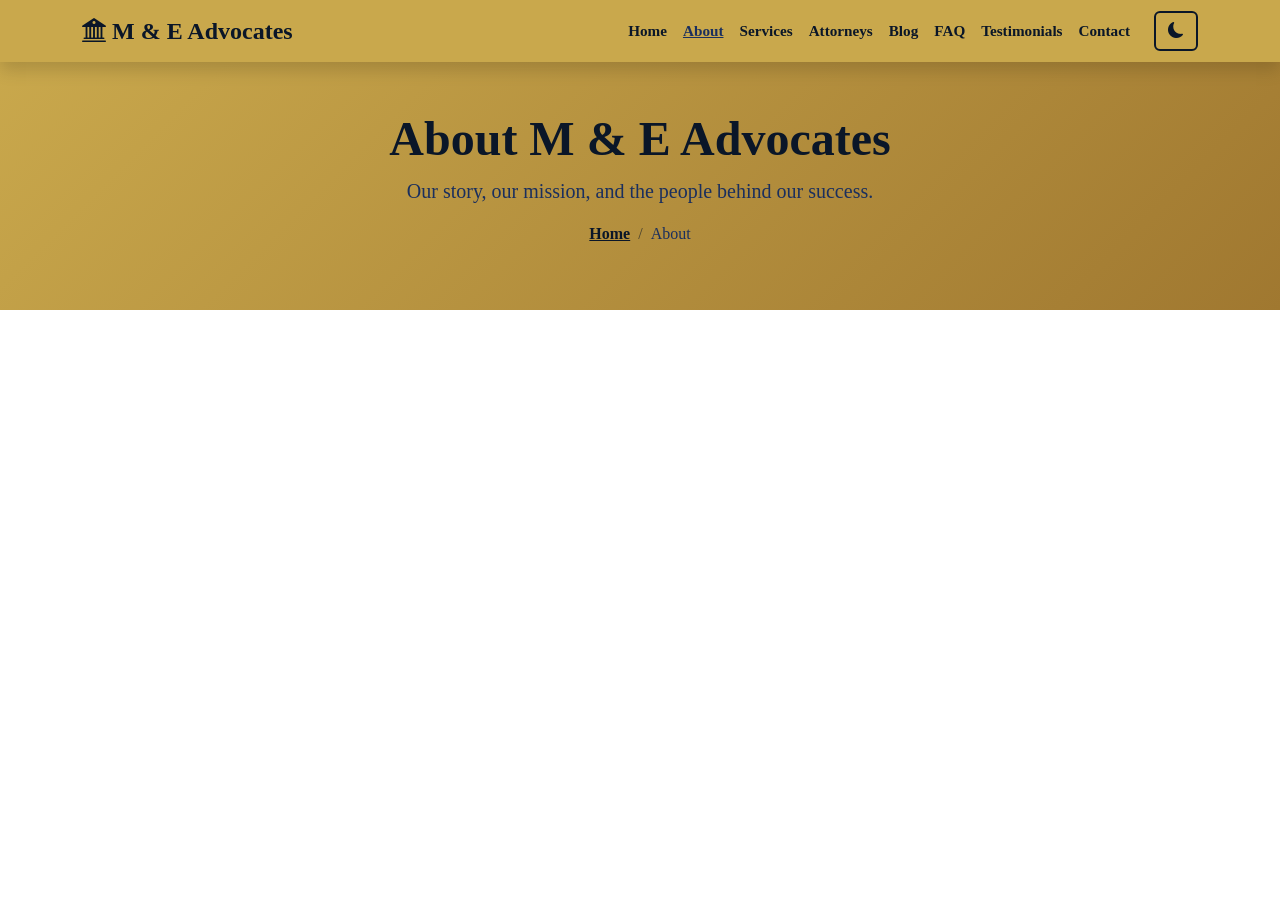
==== about.html @ 15474dfc "Add About page navbar and header section" ====
<!DOCTYPE html>
<html lang="en">
<head>
  <meta charset="UTF-8" />
  <meta name="viewport" content="width=device-width, initial-scale=1.0" />
  <meta name="description" content="Learn about M & E Advocates, our history, mission, values and the legal team behind our success." />
  <title>M & E Advocates | About Us</title>

  <link href="https://cdn.jsdelivr.net/npm/bootstrap@5.3.0/dist/css/bootstrap.min.css" rel="stylesheet" />
  <link href="https://cdn.jsdelivr.net/npm/bootstrap-icons@1.10.5/font/bootstrap-icons.css" rel="stylesheet" />
  <link rel="stylesheet" href="style.css" />
</head>
<body>

  <!-- ========== NAVBAR ========== -->
  <nav class="navbar navbar-expand-lg sticky-top shadow">
    <div class="container">
      <a class="navbar-brand fw-bold fs-4" href="index.html">
        <i class="bi bi-bank2"></i> M & E <span>Advocates</span>
      </a>
      <button class="navbar-toggler border-0" type="button" data-bs-toggle="collapse" data-bs-target="#navMenu">
        <span class="navbar-toggler-icon"></span>
      </button>
      <div class="collapse navbar-collapse" id="navMenu">
        <ul class="navbar-nav ms-auto">
          <li class="nav-item"><a class="nav-link" href="index.html">Home</a></li>
          <li class="nav-item"><a class="nav-link active" href="about.html">About</a></li>
          <li class="nav-item"><a class="nav-link" href="services.html">Services</a></li>
          <li class="nav-item"><a class="nav-link" href="attorneys.html">Attorneys</a></li>
          <li class="nav-item"><a class="nav-link" href="blog.html">Blog</a></li>
          <li class="nav-item"><a class="nav-link" href="faq.html">FAQ</a></li>
          <li class="nav-item"><a class="nav-link" href="testimonials.html">Testimonials</a></li>
          <li class="nav-item"><a class="nav-link" href="contact.html">Contact</a></li>
        </ul>
        <button class="btn btn-outline-navy ms-3" id="darkModeBtn" aria-label="Toggle dark mode">
          <i class="bi bi-moon-fill"></i>
        </button>
      </div>
    </div>
  </nav>

  <!-- ========== PAGE HEADER ========== -->
  <section class="page-header text-center py-5">
    <div class="container">
      <h1 class="fw-bold display-5">About M & E Advocates</h1>
      <p class="lead">Our story, our mission, and the people behind our success.</p>
      <nav aria-label="breadcrumb">
        <ol class="breadcrumb justify-content-center">
          <li class="breadcrumb-item"><a href="index.html">Home</a></li>
          <li class="breadcrumb-item active">About</li>
        </ol>
      </nav>
    </div>
  </section>

  <!-- Bootstrap JS -->
  <script src="https://cdn.jsdelivr.net/npm/bootstrap@5.3.0/dist/js/bootstrap.bundle.min.js"></script>
  <script src="js/main.js"></script>
</body>
</html>
---- style.css ----
/* ===== COLOUR VARIABLES ===== */
:root {
  --gold: #c9a84c;
  --gold-light: #f0d080;
  --gold-dark: #a07830;
  --navy: #0a1628;
  --navy-light: #1a2f5e;
  --dark-bg: #0a0a0a;
  --dark-surface: #1a1a1a;
  --dark-text: #e0e0e0;
}

/* ===== GLOBAL ===== */
body {
  font-family: 'Georgia', serif;
  overflow-x: hidden;
}

/* ===== NAVBAR ===== */
.navbar {
  background-color: var(--gold) !important;
}
.navbar-brand {
  color: var(--navy) !important;
  font-weight: 700;
}
.navbar .nav-link {
  color: var(--navy) !important;
  transition: color 0.2s ease;
  font-size: 0.95rem;
  font-weight: 600;
}
.navbar .nav-link:hover,
.navbar .nav-link.active {
  color: var(--navy-light) !important;
  text-decoration: underline;
}

/* ===== HERO SECTION ===== */
.hero-section {
  background: linear-gradient(135deg, #c9a84c 0%, #a07830 100%);
  min-height: 90vh;
  padding: 80px 20px;
}

/* ===== HERO BUTTONS ===== */
.btn-navy {
  background-color: var(--navy);
  color: var(--gold);
  font-weight: 700;
  border: none;
}
.btn-navy:hover {
  background-color: var(--navy-light);
  color: var(--gold-light);
}

/* ===== SECTION TITLES ===== */
.section-title {
  color: var(--navy);
  font-weight: 700;
}
.section-title span {
  color: var(--gold-dark);
}
.title-underline {
  width: 60px;
  height: 4px;
  background-color: var(--gold);
  margin: 10px auto 30px;
  border-radius: 2px;
}

/* ===== CARDS ===== */
.card {
  border-radius: 8px;
  transition: transform 0.2s ease, box-shadow 0.2s ease;
}
.card:hover {
  transform: translateY(-5px);
  box-shadow: 0 8px 24px rgba(0,0,0,0.12) !important;
}

/* ===== PAGE HEADER ===== */
.page-header {
  background: linear-gradient(135deg, #c9a84c 0%, #a07830 100%);
  padding: 70px 20px;
}
.page-header h1 {
  color: var(--navy);
}
.page-header p {
  color: var(--navy-light);
}
.page-header .breadcrumb-item a {
  color: var(--navy);
  font-weight: 600;
}
.page-header .breadcrumb-item.active {
  color: var(--navy-light);
}

/* ===== GOLD BUTTON ===== */
.btn-gold {
  background-color: var(--gold);
  color: var(--navy);
  font-weight: 700;
  border: 2px solid var(--navy);
}
.btn-gold:hover {
  background-color: var(--gold-light);
  color: var(--navy);
}

/* ===== NAVY OUTLINE BUTTON ===== */
.btn-outline-navy {
  border: 2px solid var(--navy);
  color: var(--navy);
  font-weight: 700;
  background: transparent;
}
.btn-outline-navy:hover {
  background-color: var(--navy);
  color: var(--gold);
}

/* ===== DARK MODE ===== */
body.dark-mode {
  background-color: var(--dark-bg);
  color: var(--dark-text);
}
body.dark-mode .navbar {
  background-color: var(--gold-dark) !important;
}
body.dark-mode .bg-light {
  background-color: var(--dark-surface) !important;
}
body.dark-mode .card {
  background-color: var(--dark-surface);
  color: var(--dark-text);
}
body.dark-mode footer {
  background-color: #050505 !important;
}
body.dark-mode .section-title {
  color: var(--gold-light);
}

/* ===== BACK TO TOP ===== */
#backToTop {
  position: fixed;
  bottom: 30px;
  right: 30px;
  z-index: 999;
  display: none;
  width: 45px;
  height: 45px;
  border-radius: 50%;
  background-color: var(--navy);
  color: var(--gold);
  border: none;
  font-size: 1.2rem;
  cursor: pointer;
  box-shadow: 0 4px 12px rgba(0,0,0,0.2);
  transition: opacity 0.3s ease;
}
#backToTop:hover {
  background-color: var(--navy-light);
}

/* ===== SMOOTH SCROLL ===== */
html {
  scroll-behavior: smooth;
}

/* ===== FOOTER ===== */
footer {
  background-color: var(--navy) !important;
}
footer a.text-muted:hover {
  color: var(--gold) !important;
  text-decoration: underline !important;
  transition: color 0.2s ease;
}

/* ===== MOBILE FIXES ===== */
@media (max-width: 576px) {
  .hero-section h1 {
    font-size: 2rem;
  }
  .page-header h1 {
    font-size: 1.8rem;
  }
}
/* ===== HERO TEXT COLOURS ===== */
.text-navy {
  color: var(--navy) !important;
}
.text-navy-light {
  color: var(--navy-light) !important;
}
.text-gold {
  color: var(--gold) !important;
}
.letter-spacing {
  letter-spacing: 2px;
  font-size: 0.85rem;
}
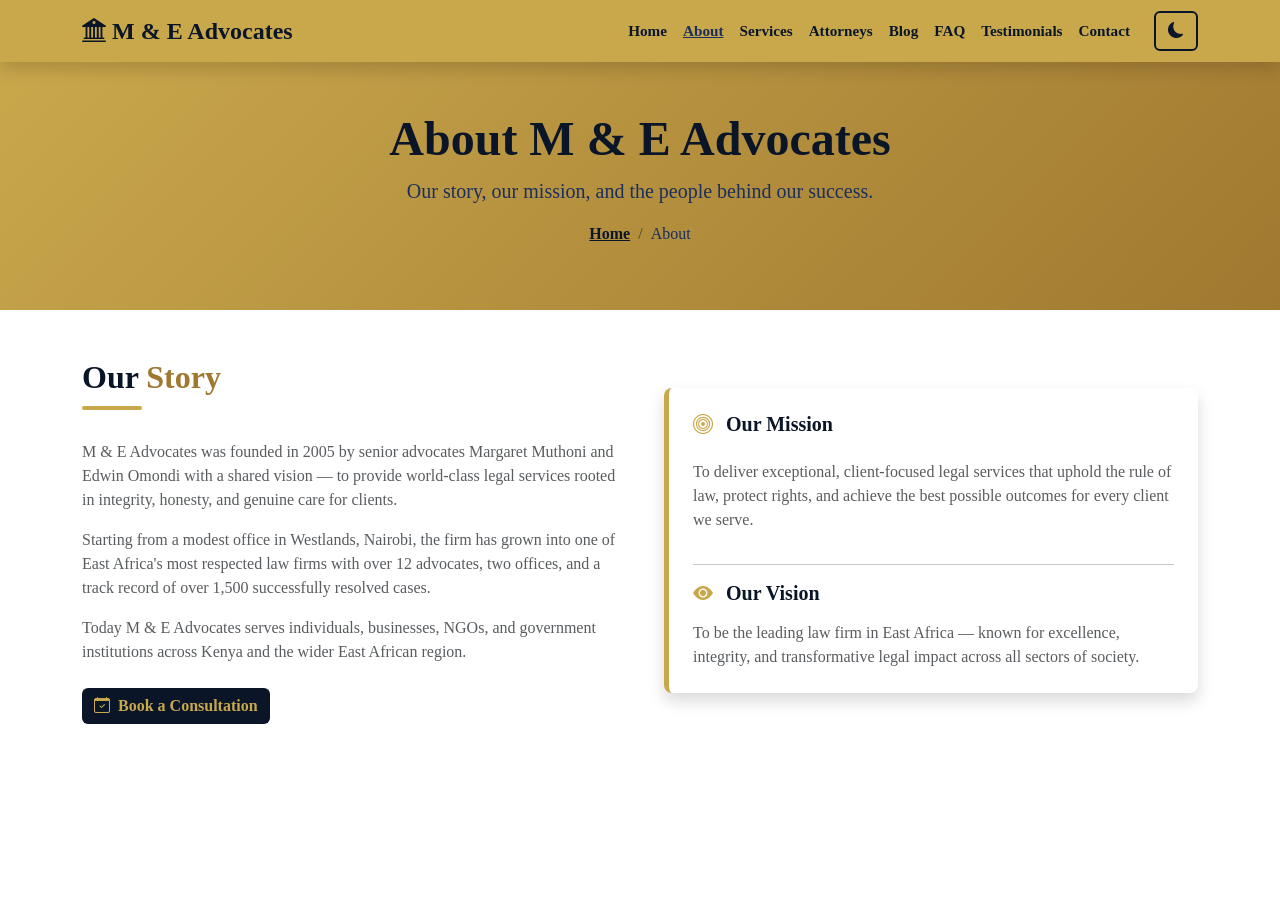
==== commit 53d98633: "Add firm history and mission vision section" ====
--- a/about.html
+++ b/about.html
@@ -52,6 +52,66 @@
       </nav>
     </div>
   </section>
+  <!-- ========== HISTORY AND MISSION ========== -->
+  <section class="py-5">
+    <div class="container">
+      <div class="row align-items-center g-5">
+
+        <!-- Left: History -->
+        <div class="col-md-6">
+          <h2 class="section-title mb-2">Our <span>Story</span></h2>
+          <div class="title-underline ms-0"></div>
+          <p class="text-muted">
+            M & E Advocates was founded in 2005 by senior advocates
+            Margaret Muthoni and Edwin Omondi with a shared vision —
+            to provide world-class legal services rooted in integrity,
+            honesty, and genuine care for clients.
+          </p>
+          <p class="text-muted">
+            Starting from a modest office in Westlands, Nairobi, the firm
+            has grown into one of East Africa's most respected law firms
+            with over 12 advocates, two offices, and a track record of
+            over 1,500 successfully resolved cases.
+          </p>
+          <p class="text-muted">
+            Today M & E Advocates serves individuals, businesses, NGOs,
+            and government institutions across Kenya and the wider
+            East African region.
+          </p>
+          <a href="contact.html" class="btn btn-navy mt-2">
+            <i class="bi bi-calendar-check me-2"></i>Book a Consultation
+          </a>
+        </div>
+
+        <!-- Right: Mission Card -->
+        <div class="col-md-6">
+          <div class="card border-0 shadow p-4 h-100"
+            style="border-left: 5px solid var(--gold) !important;">
+            <h5 class="fw-bold text-navy mb-4">
+              <i class="bi bi-bullseye me-2" style="color:var(--gold);"></i>
+              Our Mission
+            </h5>
+            <p class="text-muted">
+              To deliver exceptional, client-focused legal services
+              that uphold the rule of law, protect rights, and achieve
+              the best possible outcomes for every client we serve.
+            </p>
+            <hr />
+            <h5 class="fw-bold text-navy mb-3">
+              <i class="bi bi-eye-fill me-2" style="color:var(--gold);"></i>
+              Our Vision
+            </h5>
+            <p class="text-muted mb-0">
+              To be the leading law firm in East Africa — known for
+              excellence, integrity, and transformative legal impact
+              across all sectors of society.
+            </p>
+          </div>
+        </div>
+
+      </div>
+    </div>
+  </section>
 
   <!-- Bootstrap JS -->
   <script src="https://cdn.jsdelivr.net/npm/bootstrap@5.3.0/dist/js/bootstrap.bundle.min.js"></script>
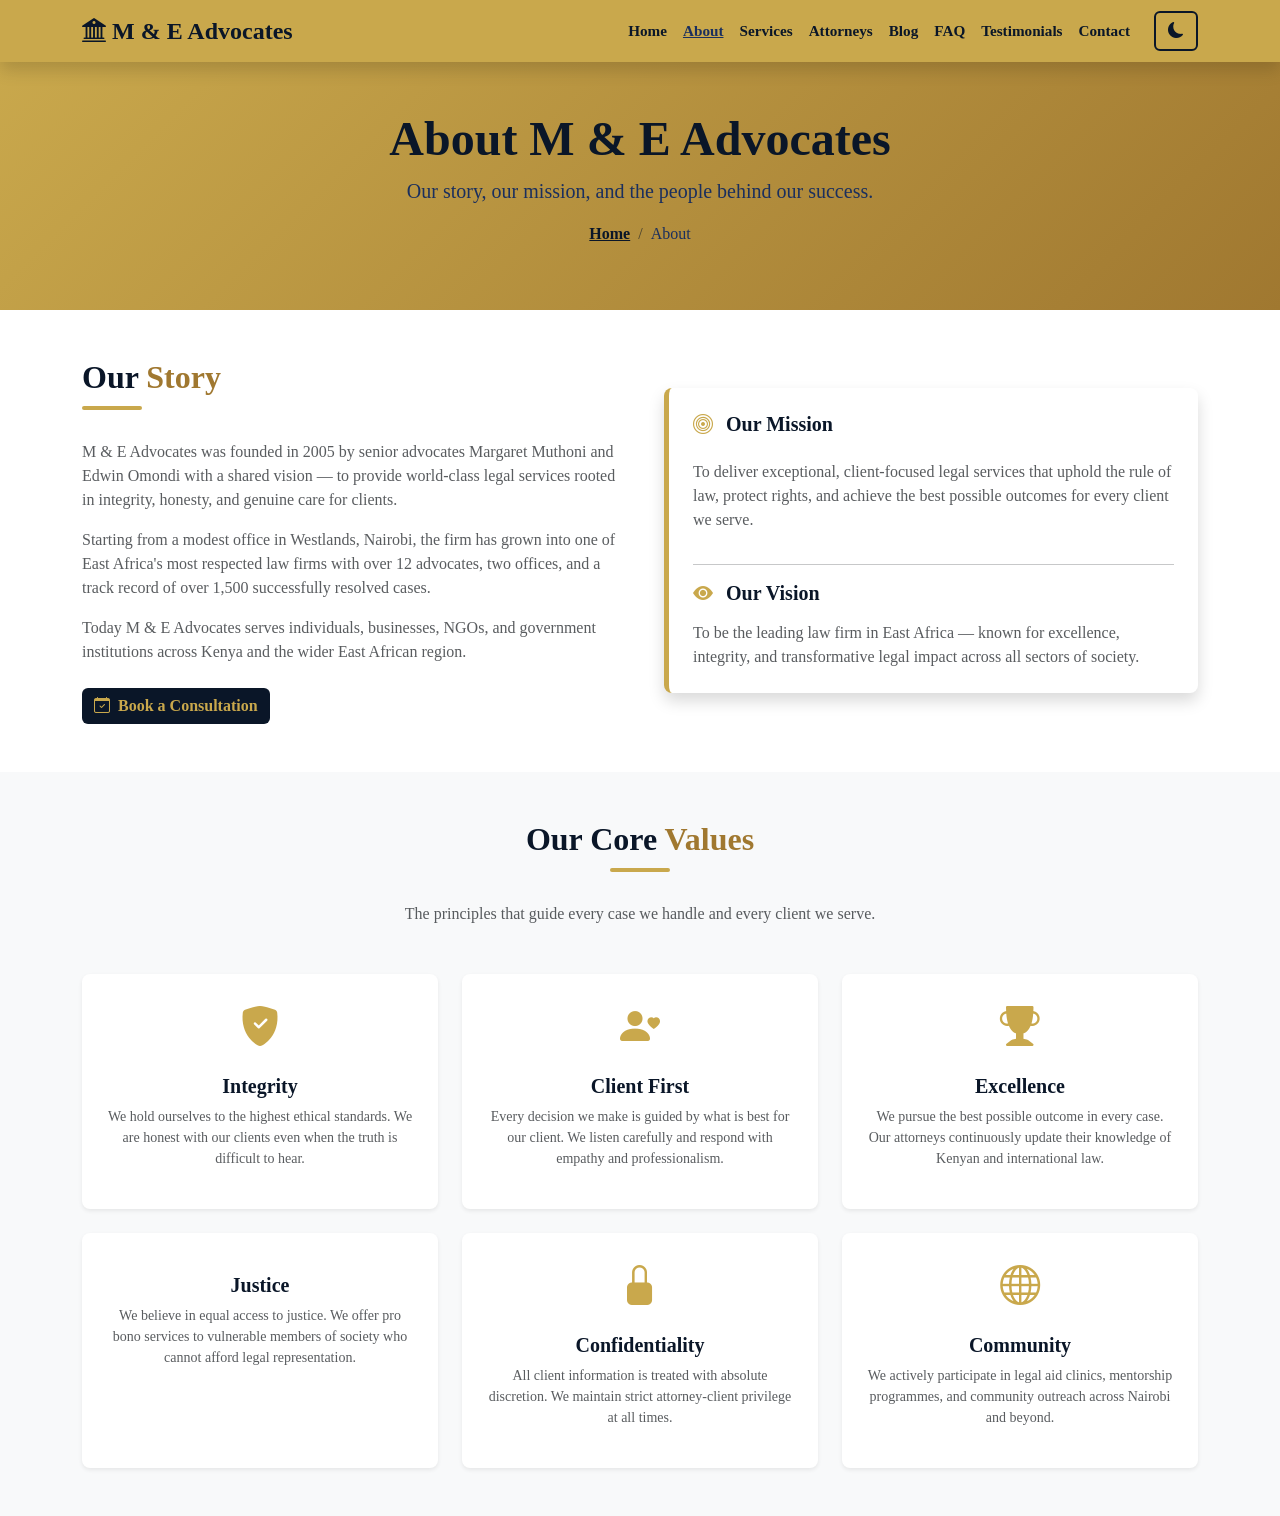
==== commit 3570fdef: "Add core values section to About page" ====
--- a/about.html
+++ b/about.html
@@ -112,6 +112,91 @@
       </div>
     </div>
   </section>
+  <!-- ========== CORE VALUES ========== -->
+  <section class="py-5 bg-light">
+    <div class="container">
+      <div class="text-center mb-5">
+        <h2 class="section-title">Our Core <span>Values</span></h2>
+        <div class="title-underline"></div>
+        <p class="text-muted">The principles that guide every case we handle and every client we serve.</p>
+      </div>
+      <div class="row g-4">
+
+        <div class="col-md-4 text-center">
+          <div class="card border-0 shadow-sm p-4 h-100">
+            <i class="bi bi-shield-fill-check fs-1 mb-3" style="color:var(--gold);"></i>
+            <h5 class="fw-bold text-navy">Integrity</h5>
+            <p class="text-muted small">
+              We hold ourselves to the highest ethical standards.
+              We are honest with our clients even when the truth
+              is difficult to hear.
+            </p>
+          </div>
+        </div>
+
+        <div class="col-md-4 text-center">
+          <div class="card border-0 shadow-sm p-4 h-100">
+            <i class="bi bi-person-heart fs-1 mb-3" style="color:var(--gold);"></i>
+            <h5 class="fw-bold text-navy">Client First</h5>
+            <p class="text-muted small">
+              Every decision we make is guided by what is best
+              for our client. We listen carefully and respond
+              with empathy and professionalism.
+            </p>
+          </div>
+        </div>
+
+        <div class="col-md-4 text-center">
+          <div class="card border-0 shadow-sm p-4 h-100">
+            <i class="bi bi-trophy-fill fs-1 mb-3" style="color:var(--gold);"></i>
+            <h5 class="fw-bold text-navy">Excellence</h5>
+            <p class="text-muted small">
+              We pursue the best possible outcome in every case.
+              Our attorneys continuously update their knowledge
+              of Kenyan and international law.
+            </p>
+          </div>
+        </div>
+
+        <div class="col-md-4 text-center">
+          <div class="card border-0 shadow-sm p-4 h-100">
+            <i class="bi bi-balance-scale fs-1 mb-3" style="color:var(--gold);"></i>
+            <h5 class="fw-bold text-navy">Justice</h5>
+            <p class="text-muted small">
+              We believe in equal access to justice. We offer
+              pro bono services to vulnerable members of
+              society who cannot afford legal representation.
+            </p>
+          </div>
+        </div>
+
+        <div class="col-md-4 text-center">
+          <div class="card border-0 shadow-sm p-4 h-100">
+            <i class="bi bi-lock-fill fs-1 mb-3" style="color:var(--gold);"></i>
+            <h5 class="fw-bold text-navy">Confidentiality</h5>
+            <p class="text-muted small">
+              All client information is treated with absolute
+              discretion. We maintain strict attorney-client
+              privilege at all times.
+            </p>
+          </div>
+        </div>
+
+        <div class="col-md-4 text-center">
+          <div class="card border-0 shadow-sm p-4 h-100">
+            <i class="bi bi-globe fs-1 mb-3" style="color:var(--gold);"></i>
+            <h5 class="fw-bold text-navy">Community</h5>
+            <p class="text-muted small">
+              We actively participate in legal aid clinics,
+              mentorship programmes, and community outreach
+              across Nairobi and beyond.
+            </p>
+          </div>
+        </div>
+
+      </div>
+    </div>
+  </section>
 
   <!-- Bootstrap JS -->
   <script src="https://cdn.jsdelivr.net/npm/bootstrap@5.3.0/dist/js/bootstrap.bundle.min.js"></script>
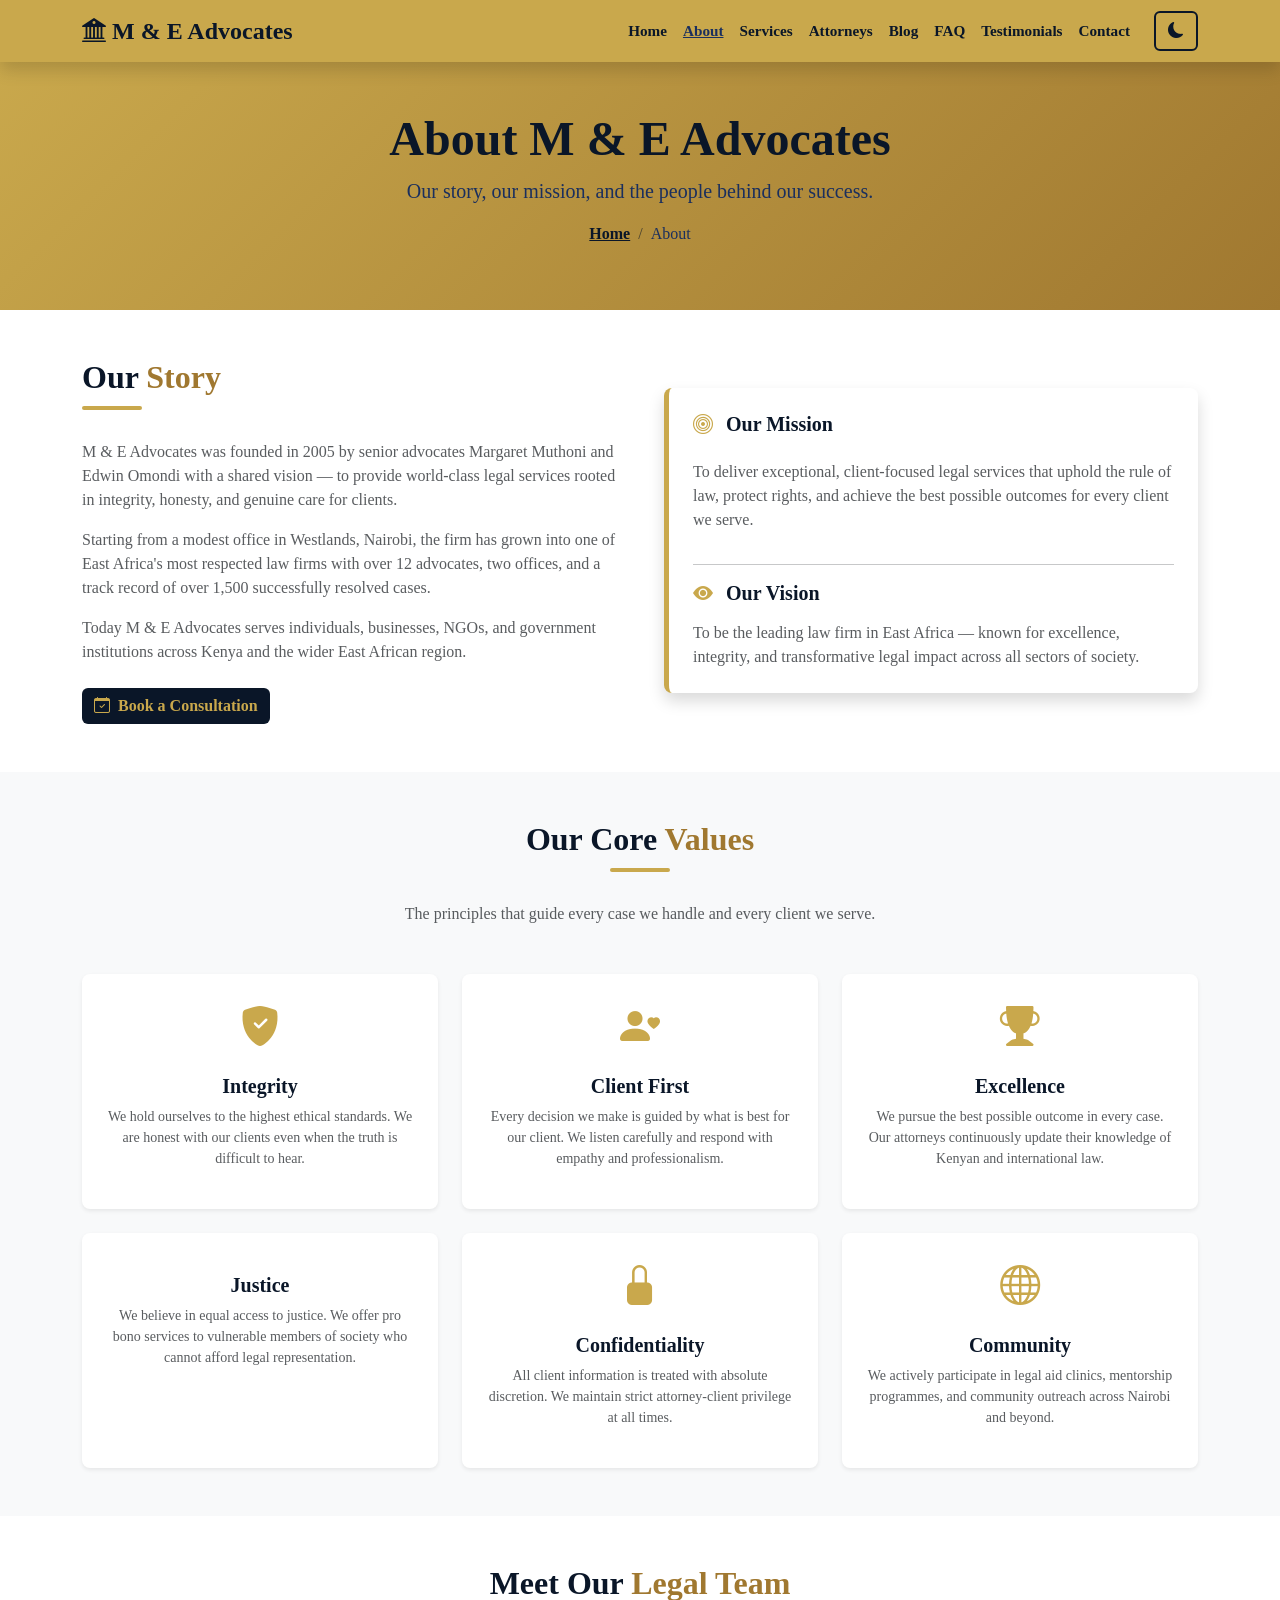
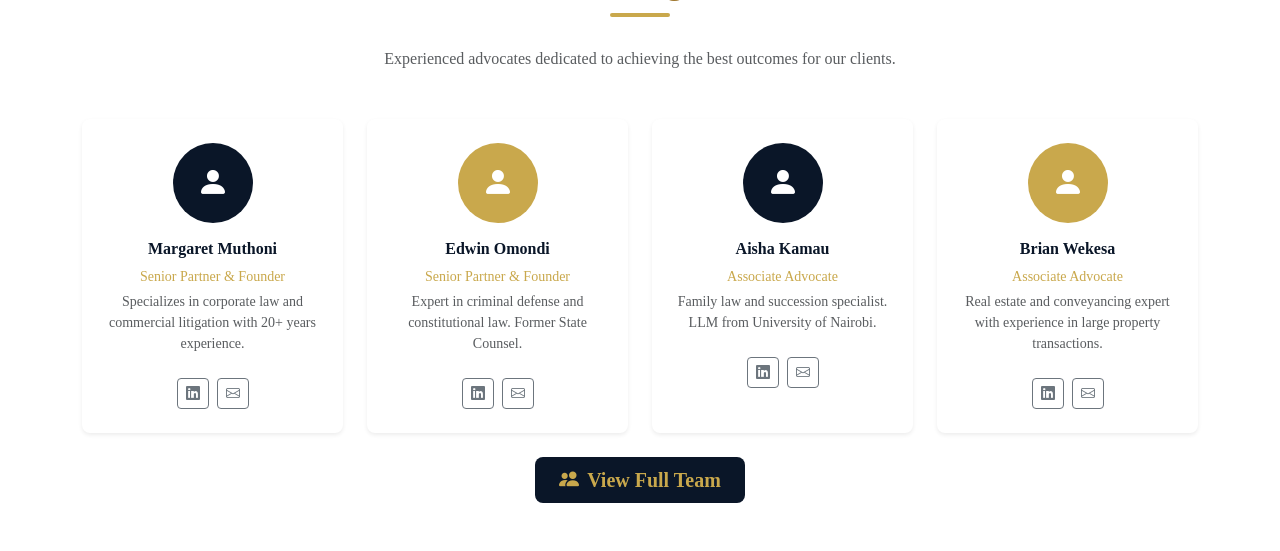
==== commit 7e382a8a: "Add legal team section to About page" ====
--- a/about.html
+++ b/about.html
@@ -197,6 +197,88 @@
       </div>
     </div>
   </section>
+  <!-- ========== LEGAL TEAM ========== -->
+  <section class="py-5">
+    <div class="container">
+      <div class="text-center mb-5">
+        <h2 class="section-title">Meet Our <span>Legal Team</span></h2>
+        <div class="title-underline"></div>
+        <p class="text-muted">Experienced advocates dedicated to achieving the best outcomes for our clients.</p>
+      </div>
+      <div class="row g-4">
+
+        <div class="col-md-3 text-center">
+          <div class="card border-0 shadow-sm p-4 h-100">
+            <div class="rounded-circle mx-auto mb-3 d-flex align-items-center justify-content-center"
+              style="width:80px;height:80px;background-color:var(--navy);">
+              <i class="bi bi-person-fill text-white fs-2"></i>
+            </div>
+            <h6 class="fw-bold text-navy">Margaret Muthoni</h6>
+            <p class="small mb-1" style="color:var(--gold);">Senior Partner & Founder</p>
+            <p class="text-muted small">Specializes in corporate law and commercial litigation with 20+ years experience.</p>
+            <div class="d-flex justify-content-center gap-2 mt-2">
+              <a href="#" class="btn btn-sm btn-outline-secondary"><i class="bi bi-linkedin"></i></a>
+              <a href="contact.html" class="btn btn-sm btn-outline-secondary"><i class="bi bi-envelope"></i></a>
+            </div>
+          </div>
+        </div>
+
+        <div class="col-md-3 text-center">
+          <div class="card border-0 shadow-sm p-4 h-100">
+            <div class="rounded-circle mx-auto mb-3 d-flex align-items-center justify-content-center"
+              style="width:80px;height:80px;background-color:var(--gold);">
+              <i class="bi bi-person-fill text-white fs-2"></i>
+            </div>
+            <h6 class="fw-bold text-navy">Edwin Omondi</h6>
+            <p class="small mb-1" style="color:var(--gold);">Senior Partner & Founder</p>
+            <p class="text-muted small">Expert in criminal defense and constitutional law. Former State Counsel.</p>
+            <div class="d-flex justify-content-center gap-2 mt-2">
+              <a href="#" class="btn btn-sm btn-outline-secondary"><i class="bi bi-linkedin"></i></a>
+              <a href="contact.html" class="btn btn-sm btn-outline-secondary"><i class="bi bi-envelope"></i></a>
+            </div>
+          </div>
+        </div>
+
+        <div class="col-md-3 text-center">
+          <div class="card border-0 shadow-sm p-4 h-100">
+            <div class="rounded-circle mx-auto mb-3 d-flex align-items-center justify-content-center"
+              style="width:80px;height:80px;background-color:var(--navy);">
+              <i class="bi bi-person-fill text-white fs-2"></i>
+            </div>
+            <h6 class="fw-bold text-navy">Aisha Kamau</h6>
+            <p class="small mb-1" style="color:var(--gold);">Associate Advocate</p>
+            <p class="text-muted small">Family law and succession specialist. LLM from University of Nairobi.</p>
+            <div class="d-flex justify-content-center gap-2 mt-2">
+              <a href="#" class="btn btn-sm btn-outline-secondary"><i class="bi bi-linkedin"></i></a>
+              <a href="contact.html" class="btn btn-sm btn-outline-secondary"><i class="bi bi-envelope"></i></a>
+            </div>
+          </div>
+        </div>
+
+        <div class="col-md-3 text-center">
+          <div class="card border-0 shadow-sm p-4 h-100">
+            <div class="rounded-circle mx-auto mb-3 d-flex align-items-center justify-content-center"
+              style="width:80px;height:80px;background-color:var(--gold);">
+              <i class="bi bi-person-fill text-white fs-2"></i>
+            </div>
+            <h6 class="fw-bold text-navy">Brian Wekesa</h6>
+            <p class="small mb-1" style="color:var(--gold);">Associate Advocate</p>
+            <p class="text-muted small">Real estate and conveyancing expert with experience in large property transactions.</p>
+            <div class="d-flex justify-content-center gap-2 mt-2">
+              <a href="#" class="btn btn-sm btn-outline-secondary"><i class="bi bi-linkedin"></i></a>
+              <a href="contact.html" class="btn btn-sm btn-outline-secondary"><i class="bi bi-envelope"></i></a>
+            </div>
+          </div>
+        </div>
+
+      </div>
+      <div class="text-center mt-4">
+        <a href="attorneys.html" class="btn btn-navy btn-lg px-4">
+          <i class="bi bi-people-fill me-2"></i>View Full Team
+        </a>
+      </div>
+    </div>
+  </section>
 
   <!-- Bootstrap JS -->
   <script src="https://cdn.jsdelivr.net/npm/bootstrap@5.3.0/dist/js/bootstrap.bundle.min.js"></script>
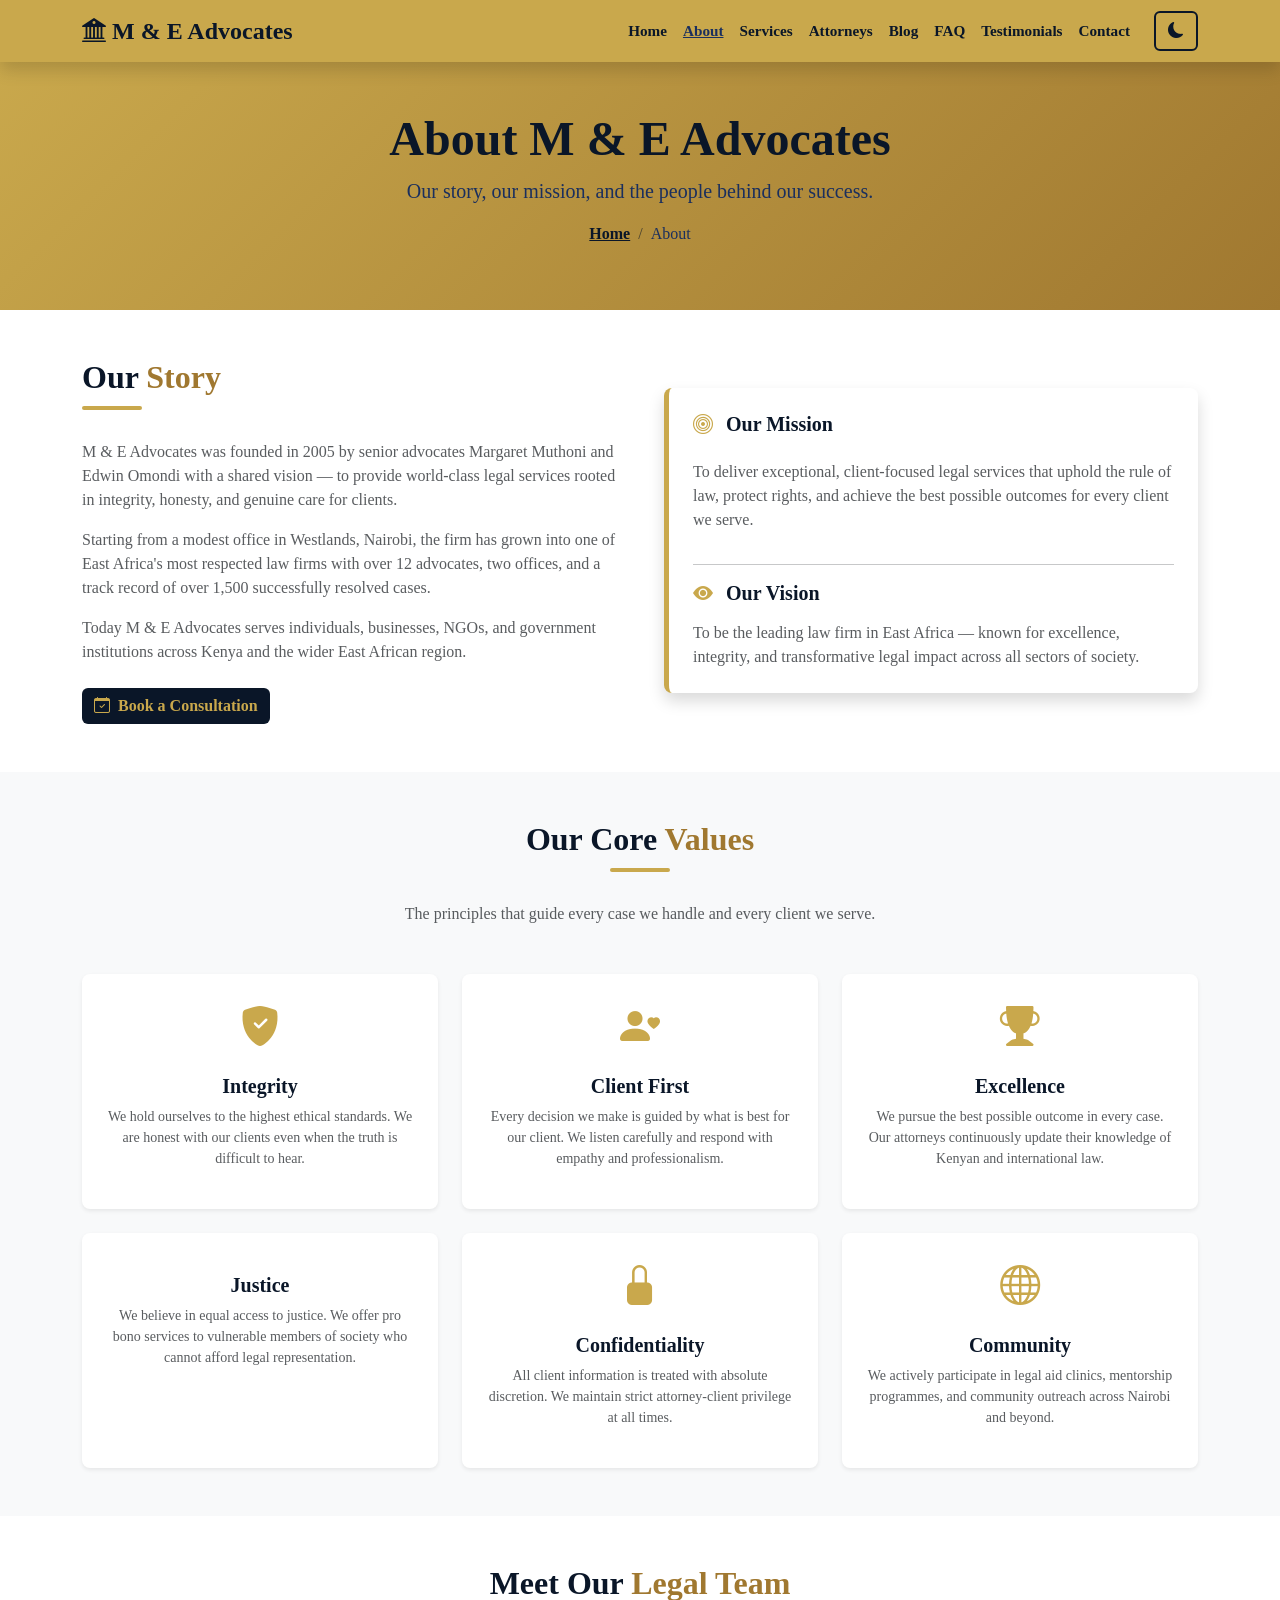
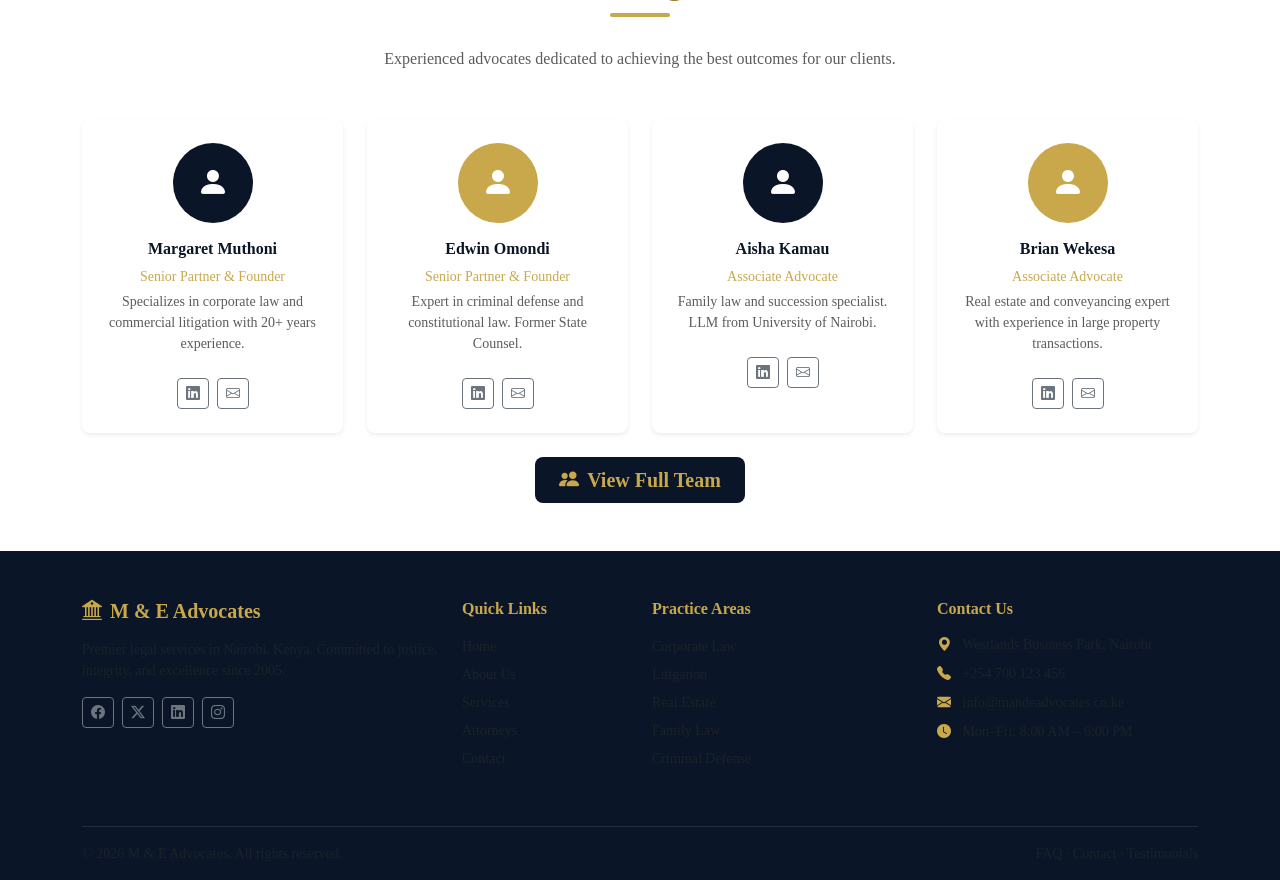
==== commit 83094867: "Add footer and back to top button to About page" ====
--- a/about.html
+++ b/about.html
@@ -279,6 +279,85 @@
       </div>
     </div>
   </section>
+  <!-- ========== FOOTER ========== -->
+  <footer class="pt-5 pb-3">
+    <div class="container">
+      <div class="row g-4">
+        <div class="col-md-4 mb-3">
+          <h5 class="fw-bold mb-3" style="color: var(--gold);">
+            <i class="bi bi-bank2 me-2"></i>M & E Advocates
+          </h5>
+          <p class="text-muted small">
+            Premier legal services in Nairobi, Kenya. Committed to justice,
+            integrity, and excellence since 2005.
+          </p>
+          <div class="d-flex gap-2 mt-3">
+            <a href="#" class="btn btn-sm btn-outline-secondary"><i class="bi bi-facebook"></i></a>
+            <a href="#" class="btn btn-sm btn-outline-secondary"><i class="bi bi-twitter-x"></i></a>
+            <a href="#" class="btn btn-sm btn-outline-secondary"><i class="bi bi-linkedin"></i></a>
+            <a href="#" class="btn btn-sm btn-outline-secondary"><i class="bi bi-instagram"></i></a>
+          </div>
+        </div>
+        <div class="col-md-2 mb-3">
+          <h6 class="fw-bold mb-3" style="color: var(--gold);">Quick Links</h6>
+          <ul class="list-unstyled">
+            <li class="mb-1"><a href="index.html" class="text-muted text-decoration-none small">Home</a></li>
+            <li class="mb-1"><a href="about.html" class="text-muted text-decoration-none small">About Us</a></li>
+            <li class="mb-1"><a href="services.html" class="text-muted text-decoration-none small">Services</a></li>
+            <li class="mb-1"><a href="attorneys.html" class="text-muted text-decoration-none small">Attorneys</a></li>
+            <li class="mb-1"><a href="contact.html" class="text-muted text-decoration-none small">Contact</a></li>
+          </ul>
+        </div>
+        <div class="col-md-3 mb-3">
+          <h6 class="fw-bold mb-3" style="color: var(--gold);">Practice Areas</h6>
+          <ul class="list-unstyled">
+            <li class="mb-1"><a href="services.html" class="text-muted text-decoration-none small">Corporate Law</a></li>
+            <li class="mb-1"><a href="services.html" class="text-muted text-decoration-none small">Litigation</a></li>
+            <li class="mb-1"><a href="services.html" class="text-muted text-decoration-none small">Real Estate</a></li>
+            <li class="mb-1"><a href="services.html" class="text-muted text-decoration-none small">Family Law</a></li>
+            <li class="mb-1"><a href="services.html" class="text-muted text-decoration-none small">Criminal Defense</a></li>
+          </ul>
+        </div>
+        <div class="col-md-3 mb-3">
+          <h6 class="fw-bold mb-3" style="color: var(--gold);">Contact Us</h6>
+          <p class="text-muted small mb-2">
+            <i class="bi bi-geo-alt-fill me-2" style="color: var(--gold);"></i>
+            Westlands Business Park, Nairobi
+          </p>
+          <p class="text-muted small mb-2">
+            <i class="bi bi-telephone-fill me-2" style="color: var(--gold);"></i>
+            +254 700 123 456
+          </p>
+          <p class="text-muted small mb-2">
+            <i class="bi bi-envelope-fill me-2" style="color: var(--gold);"></i>
+            info@mandeadvocates.co.ke
+          </p>
+          <p class="text-muted small mb-0">
+            <i class="bi bi-clock-fill me-2" style="color: var(--gold);"></i>
+            Mon–Fri: 8:00 AM – 6:00 PM
+          </p>
+        </div>
+      </div>
+      <hr class="border-secondary mt-4" />
+      <div class="row align-items-center">
+        <div class="col-md-6">
+          <p class="text-muted small mb-0">&copy; 2026 M & E Advocates. All rights reserved.</p>
+        </div>
+        <div class="col-md-6 text-md-end">
+          <p class="text-muted small mb-0">
+            <a href="faq.html" class="text-muted text-decoration-none">FAQ</a> ·
+            <a href="contact.html" class="text-muted text-decoration-none">Contact</a> ·
+            <a href="testimonials.html" class="text-muted text-decoration-none">Testimonials</a>
+          </p>
+        </div>
+      </div>
+    </div>
+  </footer>
+
+  <!-- Back to Top -->
+  <button id="backToTop" aria-label="Back to top">
+    <i class="bi bi-arrow-up"></i>
+  </button>
 
   <!-- Bootstrap JS -->
   <script src="https://cdn.jsdelivr.net/npm/bootstrap@5.3.0/dist/js/bootstrap.bundle.min.js"></script>
